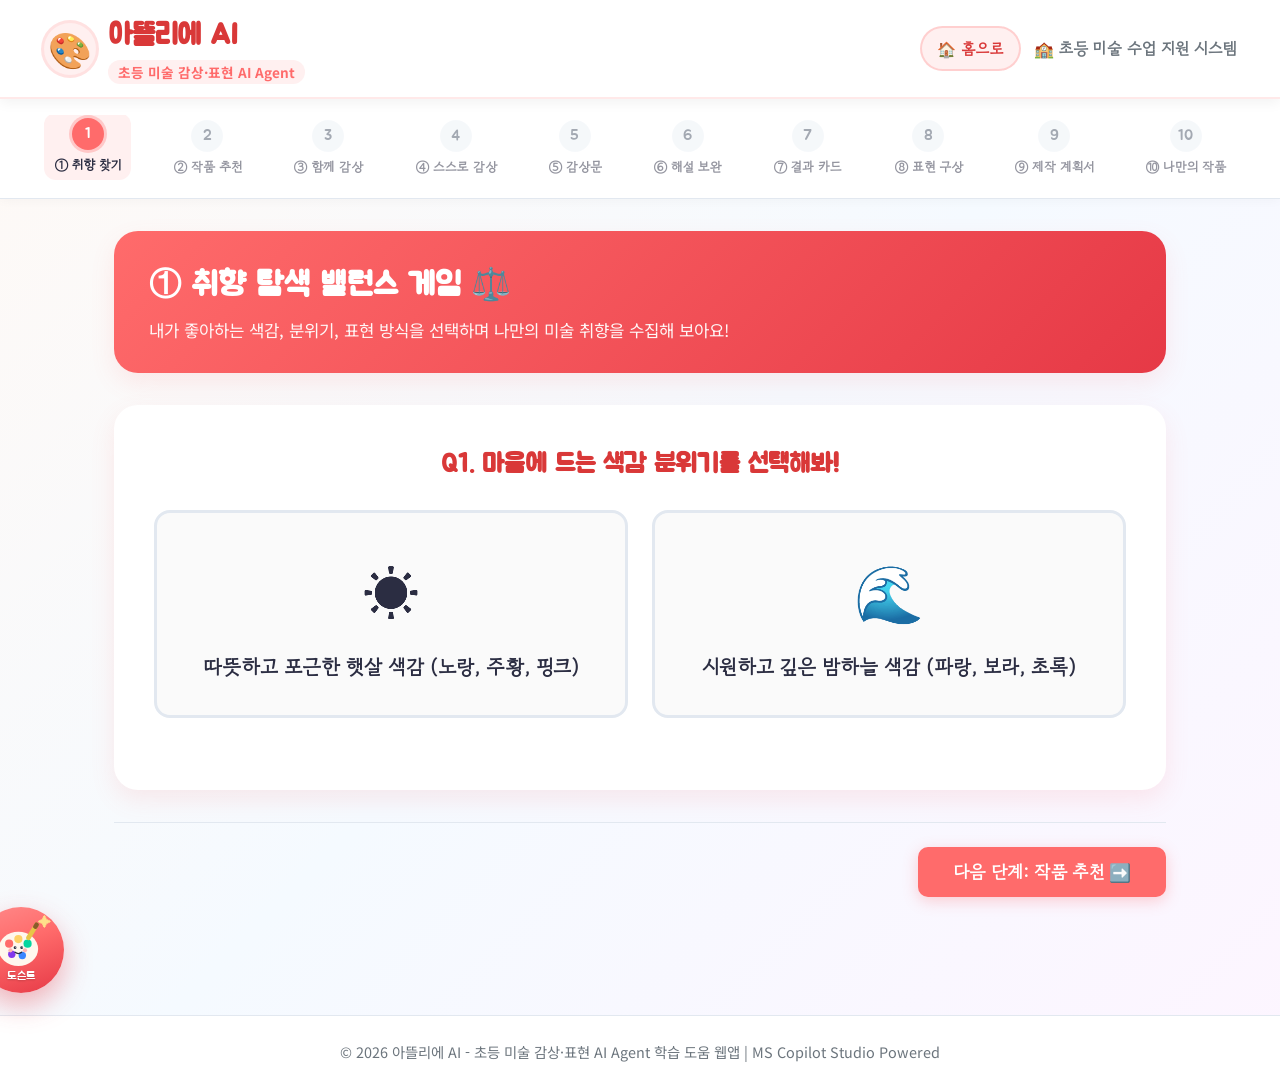
==== connect21-art/index.html @ 16534c4d "first commit" ====
<!DOCTYPE html>
<html lang="ko">
<head>
  <meta charset="UTF-8">
  <meta name="viewport" content="width=device-width, initial-scale=1.0">
  <title>아뜰리에 AI - 초등 미술 감상·표현 AI Agent</title>
  <meta name="description" content="초등학교 미술 감상과 표현을 체계적으로 돕는 10단계 AI 스캐폴딩 파트너">
  <link rel="stylesheet" href="styles.css">
</head>
<body>

  <!-- App Header -->
  <header class="app-header">
    <div class="header-container">
      <a href="#" class="logo-area">
        <div class="logo-icon">🎨</div>
        <div>
          <h1 class="logo-title">아뜰리에 AI</h1>
          <span class="logo-tag">초등 미술 감상·표현 AI Agent</span>
        </div>
      </a>
      <div class="header-actions">
        <a href="../index.html" class="home-link">🏠 홈으로</a>
        <div style="font-family: 'Gowun Dodum'; font-weight: 700; color: var(--text-muted);">
          🏫 초등 미술 수업 지원 시스템
        </div>
      </div>
    </div>
  </header>

  <!-- 10-Step Wizard Track -->
  <div class="wizard-track-card">
    <div id="wizard-track-container" class="wizard-track-container">
      <!-- Rendered via app.js -->
    </div>
  </div>

  <!-- Main Container -->
  <main class="main-container">

    <!-- ==========================================================================
         STEP 1: 취향 탐색 (미술 밸런스 게임)
         ========================================================================== -->
    <section id="step-pane-1" class="step-pane active">
      <div class="step-banner">
        <h2 class="step-banner-title">① 취향 탐색 밸런스 게임 ⚖️</h2>
        <p class="step-banner-desc">내가 좋아하는 색감, 분위기, 표현 방식을 선택하며 나만의 미술 취향을 수집해 보아요!</p>
      </div>

      <div class="balance-game-box">
        <h3 id="balance-q-title" class="balance-q-title">Q1. 마음에 드는 색감 분위기를 선택해봐!</h3>
        
        <div id="balance-options-grid" class="balance-options-grid">
          <!-- Rendered via app.js -->
        </div>

        <div id="balance-result-card" class="balance-result-card" style="display: none;">
          <div class="balance-result-title">🎉 나의 미술 취향 분석 카드</div>
          <div id="balance-result-text" style="font-size: 1.15rem; color: #78350F;"></div>
        </div>
      </div>

      <div class="pane-action-bar">
        <div></div>
        <button class="btn-next" onclick="goNext()">다음 단계: 작품 추천 ➡️</button>
      </div>
    </section>

    <!-- ==========================================================================
         STEP 2: 맞춤 작품 추천·선택
         ========================================================================== -->
    <section id="step-pane-2" class="step-pane">
      <div class="step-banner" style="background: linear-gradient(135deg, #118AB2 0%, #073B4C 100%);">
        <h2 class="step-banner-title">② 맞춤 작품 추천·선택 🖼️</h2>
        <p class="step-banner-desc">너의 취향에 딱 맞는 명화 4선을 준비했어! 간단한 추천 이유를 읽고 마음에 드는 작품을 골라봐.</p>
      </div>

      <div id="masterpiece-grid" class="masterpiece-grid">
        <!-- Rendered via app.js -->
      </div>

      <div class="pane-action-bar">
        <button class="btn-prev" onclick="goPrev()">⬅️ 이전</button>
        <button class="btn-next" onclick="goNext()">다음 단계: 함께 감상 연습 ➡️</button>
      </div>
    </section>

    <!-- ==========================================================================
         STEP 3: 함께하는 감상 연습 (Copilot Studio AI 챗봇 임베드)
         ========================================================================== -->
    <section id="step-pane-3" class="step-pane">
      <div class="step-banner" style="background: linear-gradient(135deg, #8338EC 0%, #3A0CA3 100%);">
        <h2 class="step-banner-title">③ 함께 감상 연습 | Microsoft Copilot Studio AI 🤖</h2>
        <p class="step-banner-desc">Microsoft Copilot Studio 미술 감상 챗봇과 대화하며 6가지 관점(관찰, 재료, 색상, 요소, 원리, 느낌)으로 작품을 깊게 파헤쳐 봅시다!</p>
      </div>

      <!-- Selected Artwork Bar -->
      <div id="guided-chat-header" class="chat-artwork-header" style="border-radius: var(--radius-md) var(--radius-md) 0 0;">
        <!-- Rendered via app.js -->
      </div>

      <div class="copilot-invite-card">
        <div class="copilot-invite-mascot" aria-hidden="true">🎨</div>
        <h3>오른쪽 아래 팔레트 친구를 눌러 보세요!</h3>
        <p>챗봇 창은 화면 구석에 숨어 있어요. 아이콘을 누르면 미술 도슨트가 나와서 함께 감상해 줘요. 아래 힌트를 누르면 질문이 복사돼요.</p>
        <button class="btn-next" type="button" onclick="openArtChatbot()">팔레트 친구와 대화하기 🎨</button>
        <div class="scaffold-prompt-chips" style="margin-top: 1rem; flex-wrap: wrap;">
          <button class="prompt-hint-chip" onclick="copyCopilotPrompt('이 작품에서 가장 눈에 띄는 특징은 뭐야?')">👁️ 1. 관찰 내용 이야기하기</button>
          <button class="prompt-hint-chip" onclick="copyCopilotPrompt('화가는 이 작품을 그릴 때 어떤 미술 재료와 기법을 사용했을까?')">🖌️ 2. 미술 재료·기법 물어보기</button>
          <button class="prompt-hint-chip" onclick="copyCopilotPrompt('이 작품의 색감과 빛의 명암이 주는 느낌은 어때?')">🎨 3. 색의 3속성 및 명암 탐구</button>
          <button class="prompt-hint-chip" onclick="copyCopilotPrompt('이 그림 속 점, 선, 면의 조형 요소와 분위기를 설명해줘')">📐 4. 조형 요소와 원리 질문하기</button>
        </div>
      </div>

      <div class="pane-action-bar">
        <button class="btn-prev" onclick="goPrev()">⬅️ 이전</button>
        <button class="btn-next" onclick="goNext()">다음 단계: 스스로 감상 ➡️</button>
      </div>
    </section>

    <!-- ==========================================================================
         STEP 4: 스스로 감상 실전 (학생 주도 + Agent 지원)
         ========================================================================== -->
    <section id="step-pane-4" class="step-pane">
      <div class="step-banner" style="background: linear-gradient(135deg, #06D6A0 0%, #048A65 100%);">
        <h2 class="step-banner-title">④ 감상 실전 | 학생 주도 + Agent 지원 🔍</h2>
        <p class="step-banner-desc">연습한 내용을 바탕으로 네가 직접 질문을 만들고 스스로 대답해 보는 시간이야!</p>
      </div>

      <div class="agent-chat-card">
        <div id="student-led-chat-messages" class="chat-messages-area">
          <!-- Chat Messages -->
        </div>

        <div class="chat-input-bar">
          <div class="scaffold-prompt-chips">
            <span style="font-weight: 700; font-size: 0.85rem; color: #64748B;">💡 추천 질문 힌트 예시:</span>
            <button class="prompt-hint-chip" onclick="insertStudentLedQuestion('Q: 이 작품을 볼 때 마음에 가장 크게 와닿는 느낌은 무엇인가요? A: 살아서 움직이는 듯한 신비로운 느낌입니다.')">Q: 작품의 신비로운 느낌 탐구</button>
            <button class="prompt-hint-chip" onclick="insertStudentLedQuestion('Q: 화가는 왜 이 색깔을 선택했을까요? A: 자신의 감정과 마음을 표현하기 위해서입니다.')">Q: 화가의 색채 의도 탐구</button>
          </div>
          <div class="chat-input-wrapper">
            <input type="text" id="student-led-chat-input" class="chat-input-field" placeholder="[Q: 질문내용 A: 나의 답변] 형식으로 입력해보세요..." onkeydown="if(event.key==='Enter') sendStudentLedMessage()">
            <button class="chat-send-btn" onclick="sendStudentLedMessage()">작성 완료 🚀</button>
          </div>
        </div>
      </div>

      <div class="pane-action-bar">
        <button class="btn-prev" onclick="goPrev()">⬅️ 이전</button>
        <button class="btn-next" onclick="goNext()">다음 단계: 감상문 합성 ➡️</button>
      </div>
    </section>

    <!-- ==========================================================================
         STEP 5: 나의 감상문 완성
         ========================================================================== -->
    <section id="step-pane-5" class="step-pane">
      <div class="step-banner" style="background: linear-gradient(135deg, #FF9F1C 0%, #D97706 100%);">
        <h2 class="step-banner-title">⑤ 나의 완성된 미술 감상문 📝</h2>
        <p class="step-banner-desc">네가 나눈 대화 내용을 바탕으로 6대 감상 관점이 녹아든 멋진 미술 감상문이 완성되었어!</p>
      </div>

      <div style="background: white; padding: 2rem; border-radius: var(--radius-lg); box-shadow: var(--shadow-md);">
        <h3 style="font-family: 'Jua'; font-size: 1.5rem; color: var(--primary-art-dark); margin-bottom: 1rem;">
          ✍️ 감상문 내용 검토 및 수정
        </h3>
        <textarea id="essay-preview-box" class="form-textarea" style="min-height: 320px; font-size: 1.05rem; line-height: 1.8;"></textarea>
      </div>

      <div class="pane-action-bar">
        <button class="btn-prev" onclick="goPrev()">⬅️ 이전</button>
        <button class="btn-next" onclick="goNext()">다음 단계: 해설 & 보완 ➡️</button>
      </div>
    </section>

    <!-- ==========================================================================
         STEP 6: 작품 해설 & 감상문 보완 ⭐
         ========================================================================== -->
    <section id="step-pane-6" class="step-pane">
      <div class="step-banner" style="background: linear-gradient(135deg, #3A86FF 0%, #1D4ED8 100%);">
        <h2 class="step-banner-title">⑥ 작품 해설 & 감상문 보완 ⭐</h2>
        <p class="step-banner-desc">명화의 숨겨진 비하인드 스토리를 읽고, 감상문에 추가하고 싶은 내용을 보완해 보자!</p>
      </div>

      <div id="commentary-content-box">
        <!-- Rendered via app.js -->
      </div>

      <div style="background: white; padding: 1.8rem; border-radius: var(--radius-lg); box-shadow: var(--shadow-sm); text-align: center;">
        <h3 style="font-family: 'Jua'; font-size: 1.4rem; color: var(--text-main); margin-bottom: 1rem;">
          해설을 읽고 감상문에 더 넣고 싶은 내용이 있나요?
        </h3>
        <div style="display: flex; justify-content: center; gap: 1rem;">
          <button class="btn-next" style="background: #8338EC;" onclick="refineEssayWithCommentary()">✨ 네! 해설을 감상문에 추가할래요</button>
          <button class="btn-prev" onclick="goNext()">👍 충분해요, 바로 결과 카드로!</button>
        </div>
      </div>

      <div class="pane-action-bar">
        <button class="btn-prev" onclick="goPrev()">⬅️ 이전</button>
        <button class="btn-next" onclick="goNext()">다음 단계: 감상 결과 카드 ➡️</button>
      </div>
    </section>

    <!-- ==========================================================================
         STEP 7: 나의 감상 결과 카드 ⭐
         ========================================================================== -->
    <section id="step-pane-7" class="step-pane">
      <div class="step-banner" style="background: linear-gradient(135deg, #FF006E 0%, #8338EC 100%);">
        <h2 class="step-banner-title">⑦ 나의 감상 결과 카드 🏆</h2>
        <p class="step-banner-desc">한 화면에서 나의 감상문, 선생님의 구체적인 칭찬 피드백, 한 걸음 더 질문을 확인하세요!</p>
      </div>

      <div id="result-card-display" class="result-card-container">
        <!-- Rendered via app.js -->
      </div>

      <div class="pane-action-bar">
        <button class="btn-prev" onclick="goPrev()">⬅️ 이전</button>
        <button class="btn-next" onclick="goNext()">다음 단계: 표현 방법 탐색 ➡️</button>
      </div>
    </section>

    <!-- ==========================================================================
         STEP 8: 표현 방법 탐색·계획 (Student × Agent)
         ========================================================================== -->
    <section id="step-pane-8" class="step-pane">
      <div class="step-banner" style="background: linear-gradient(135deg, #7209B7 0%, #3F37C9 100%);">
        <h2 class="step-banner-title">⑧ 표현 방법 탐색·계획 💡</h2>
        <p class="step-banner-desc">원작 명화를 바탕으로 나만의 새로운 미술 기법과 표현 방식을 탐색해 보자!</p>
      </div>

      <div id="expression-styles-grid" class="expression-style-grid">
        <!-- Rendered via app.js -->
      </div>

      <div style="background: white; padding: 2rem; border-radius: var(--radius-lg); box-shadow: var(--shadow-md);">
        <h3 style="font-family: 'Jua'; font-size: 1.4rem; color: var(--primary-art-dark); margin-bottom: 1rem;">
          🎨 나만의 표현 아이디어 구상 대화
        </h3>
        <div style="display: flex; flex-direction: column; gap: 1rem;">
          <div>
            <label style="font-weight: 700; color: var(--text-main);">🔒 유지하고 싶은 요소 (원작의 느낌):</label>
            <input type="text" id="plan-keep-input" class="chat-input-field" style="width: 100%; margin-top: 0.3rem;" value="원작의 주요 구도와 형태의 선명함">
          </div>
          <div>
            <label style="font-weight: 700; color: var(--text-main);">✨ 새롭게 바꿀 요소 (나의 아이디어):</label>
            <input type="text" id="plan-change-input" class="chat-input-field" style="width: 100%; margin-top: 0.3rem;" value="색채 분위기와 주인공 캐릭터 재구성">
          </div>
          <div>
            <label style="font-weight: 700; color: var(--text-main);">🖌️ 사용할 미술 재료 & 도구:</label>
            <input type="text" id="plan-tools-input" class="chat-input-field" style="width: 100%; margin-top: 0.3rem;" value="크레파스 스크래치, 수채화 물감, 종이 붙이기">
          </div>
        </div>
      </div>

      <div class="pane-action-bar">
        <button class="btn-prev" onclick="goPrev()">⬅️ 이전</button>
        <button class="btn-next" onclick="goNext()">다음 단계: 제작 계획서 생성 ➡️</button>
      </div>
    </section>

    <!-- ==========================================================================
         STEP 9: 시각적 표현 제작 계획서 생성
         ========================================================================== -->
    <section id="step-pane-9" class="step-pane">
      <div class="step-banner" style="background: linear-gradient(135deg, #4CC9F0 0%, #4361EE 100%);">
        <h2 class="step-banner-title">⑨ 시각적 표현 제작 계획서 📋</h2>
        <p class="step-banner-desc">대화 내용을 바탕으로 완벽한 미술 표현 계획서가 생성되었습니다!</p>
      </div>

      <div id="plan-sheet-display" class="plan-sheet-card">
        <!-- Rendered via app.js -->
      </div>

      <div class="pane-action-bar">
        <button class="btn-prev" onclick="goPrev()">⬅️ 이전</button>
        <div style="display: flex; gap: 0.6rem;">
          <button class="btn-prev" style="color: var(--primary-art-dark);" onclick="printPlanSheet()">🖨️ 계획서 인쇄/다운로드</button>
          <button class="btn-next" onclick="goNext()">다음 단계: 나만의 작품 제작 ➡️</button>
        </div>
      </div>
    </section>

    <!-- ==========================================================================
         STEP 10: 나만의 작품 제작 & 갤러리 🎨
         ========================================================================== -->
    <section id="step-pane-10" class="step-pane">
      <div class="step-banner" style="background: linear-gradient(135deg, #FF6B6B 0%, #FF8E53 100%);">
        <h2 class="step-banner-title">⑩ 나만의 작품 제작 & 갤러리 🎨</h2>
        <p class="step-banner-desc">계획서를 보며 웹 캔버스 스케치패드에 직접 그리거나, 완성한 실제 작품 사진을 갤러리에 등록하세요!</p>
      </div>

      <div class="canvas-section">
        <!-- Toolbar -->
        <div class="canvas-toolbar">
          <span style="font-weight: 700;">색상:</span>
          <button class="color-swatch-btn selected" style="background: #FF6B6B;" onclick="setCanvasColor('#FF6B6B')"></button>
          <button class="color-swatch-btn" style="background: #FFD166;" onclick="setCanvasColor('#FFD166')"></button>
          <button class="color-swatch-btn" style="background: #06D6A0;" onclick="setCanvasColor('#06D6A0')"></button>
          <button class="color-swatch-btn" style="background: #118AB2;" onclick="setCanvasColor('#118AB2')"></button>
          <button class="color-swatch-btn" style="background: #8338EC;" onclick="setCanvasColor('#8338EC')"></button>
          <button class="color-swatch-btn" style="background: #000000;" onclick="setCanvasColor('#000000')"></button>

          <span style="font-weight: 700; margin-left: 1rem;">굵기:</span>
          <button class="tool-btn" onclick="setLineWidth(3)">얇게</button>
          <button class="tool-btn active" onclick="setLineWidth(8)">보통</button>
          <button class="tool-btn" onclick="setLineWidth(16)">두껍게</button>

          <button class="tool-btn" style="margin-left: 1rem; color: #EF4444;" onclick="toggleEraser()">지우개 🧹</button>
          <button class="tool-btn" onclick="clearCanvas()">전체 지우기 🗑️</button>
        </div>

        <input type="text" id="canvas-title-input" class="chat-input-field" style="width: 320px; text-align: center;" placeholder="나의 작품 제목을 적어주세요!">

        <!-- Canvas -->
        <canvas id="art-canvas"></canvas>

        <button class="btn-next" onclick="saveCanvasToGallery()">🎨 작품 갤러리에 등록하기</button>
      </div>

      <!-- Gallery -->
      <div style="margin-top: 3rem;">
        <h3 style="font-family: 'Jua'; font-size: 1.8rem; color: var(--primary-art-dark); text-align: center;">
          🏛️ 우리들의 미술 갤러리 전시장
        </h3>
        <div id="gallery-container" class="gallery-grid">
          <!-- Rendered via JS -->
        </div>
      </div>

      <div class="pane-action-bar">
        <button class="btn-prev" onclick="goPrev()">⬅️ 이전</button>
        <button class="btn-next" style="background: var(--art-green);" onclick="alert('🎉 축하합니다! 미술 감상과 표현 10단계를 완벽하게 수료하셨습니다!')">🎓 학습 완수 🏅</button>
      </div>
    </section>

  </main>

  <button id="floating-art-chatbot-btn" class="floating-chatbot-btn" type="button" title="미술 도슨트와 대화하기" aria-label="미술 도슨트 챗봇 열기">
    <span class="fab-sparkle" aria-hidden="true">✦</span>
    <svg class="palette-mascot" viewBox="0 0 88 88" aria-hidden="true">
      <ellipse cx="40" cy="50" rx="30" ry="26" fill="#FFF7ED"/>
      <circle cx="26" cy="42" r="6.2" fill="#FF6B6B"/>
      <circle cx="40" cy="35" r="6.2" fill="#FFD166"/>
      <circle cx="54" cy="42" r="6.2" fill="#06D6A0"/>
      <circle cx="30" cy="58" r="5.6" fill="#8338EC"/>
      <circle cx="46" cy="60" r="5.6" fill="#3A86FF"/>
      <circle cx="28" cy="52" r="3.2" fill="#FFB4B4"/>
      <circle cx="50" cy="52" r="3.2" fill="#FFB4B4"/>
      <circle cx="35" cy="48" r="2.1" fill="#2B2D42"/>
      <circle cx="45" cy="48" r="2.1" fill="#2B2D42"/>
      <circle cx="35.7" cy="47.3" r="0.7" fill="#fff"/>
      <circle cx="45.7" cy="47.3" r="0.7" fill="#fff"/>
      <path d="M35 55 Q40 59 45 55" fill="none" stroke="#2B2D42" stroke-width="2" stroke-linecap="round"/>
      <rect x="58" y="8" width="7" height="30" rx="3" transform="rotate(32 61 23)" fill="#E8C547"/>
      <rect x="58" y="8" width="7" height="10" rx="3" transform="rotate(32 61 23)" fill="#8B5A2B"/>
      <path d="M72 12 l8 -4 l2 8 z" fill="#FF6B6B"/>
    </svg>
    <span class="fab-label">도슨트</span>
  </button>

  <div id="floating-art-chatbot-modal" class="floating-chatbot-modal" hidden>
    <div class="modal-header">
      <h4>
        <span class="modal-mini-mascot" aria-hidden="true">🎨</span>
        우리학교 미술 도슨트
      </h4>
      <button id="close-art-modal-btn" class="close-modal-btn" type="button" aria-label="챗봇 닫기">&times;</button>
    </div>
    <div class="iframe-wrapper">
      <iframe
        id="art-copilot-frame"
        title="미술 감상 코파일럿"
        data-src="https://copilotstudio.microsoft.com/environments/9324e73a-cd4e-e049-b7ba-177af6165e9c/bots/crbf2_bot_Rv6Ihh/webchat?__version__=2&enableFileAttachment=false&cliAgent=true"
        src="about:blank"
        frameborder="0"></iframe>
    </div>
  </div>

  <footer class="app-footer">
    <p>© 2026 아뜰리에 AI - 초등 미술 감상·표현 AI Agent 학습 도움 웹앱 | MS Copilot Studio Powered</p>
  </footer>

  <script src="app.js"></script>
</body>
</html>
---- connect21-art/styles.css ----
/* ==========================================================================
   아뜰리에 AI (Art Atelier AI) - Style Sheet
   Designed for Elementary School Art Appreciation & Expression Agent
   ========================================================================== */

@import url('https://fonts.googleapis.com/css2?family=Gowun+Dodum&family=Jua&family=Noto+Sans+KR:wght@400;500;700;800&family=Gaegu:wght@700&display=swap');

:root {
  /* Art Palette Colors */
  --primary-art: #FF6B6B;
  --primary-art-light: #FFF0F0;
  --primary-art-dark: #D93838;
  
  --art-yellow: #FFD166;
  --art-yellow-light: #FFFBEA;
  --art-green: #06D6A0;
  --art-green-light: #E6FAF5;
  --art-blue: #118AB2;
  --art-blue-light: #E8F7FC;
  --art-purple: #8338EC;
  --art-purple-light: #F3E8FF;

  --bg-gradient: linear-gradient(135deg, #FFF9F5 0%, #F5FAFF 50%, #FDF5FF 100%);
  --card-bg: #FFFFFF;
  --text-main: #2B2D42;
  --text-muted: #6C757D;
  --border-color: #E9ECEF;

  --radius-lg: 24px;
  --radius-md: 16px;
  --radius-sm: 10px;

  --shadow-sm: 0 4px 12px rgba(0, 0, 0, 0.05);
  --shadow-md: 0 10px 25px rgba(255, 107, 107, 0.12);
  --shadow-lg: 0 20px 40px rgba(0, 0, 0, 0.15);

  --transition: all 0.25s cubic-bezier(0.4, 0, 0.2, 1);
}

* {
  box-sizing: border-box;
  margin: 0;
  padding: 0;
}

body {
  font-family: 'Noto Sans KR', sans-serif;
  background: var(--bg-gradient);
  color: var(--text-main);
  min-height: 100vh;
  display: flex;
  flex-direction: column;
  line-height: 1.6;
}

/* App Header */
.app-header {
  background: rgba(255, 255, 255, 0.95);
  backdrop-filter: blur(12px);
  position: sticky;
  top: 0;
  z-index: 100;
  border-bottom: 2px solid rgba(255, 107, 107, 0.15);
  box-shadow: var(--shadow-sm);
}

.header-container {
  max-width: 1240px;
  margin: 0 auto;
  padding: 0.8rem 1.5rem;
  display: flex;
  align-items: center;
  justify-content: space-between;
}

.logo-area {
  display: flex;
  align-items: center;
  gap: 0.75rem;
  text-decoration: none;
}

.logo-icon {
  font-size: 2.2rem;
  background: var(--primary-art-light);
  width: 52px;
  height: 52px;
  border-radius: 50%;
  display: flex;
  align-items: center;
  justify-content: center;
  box-shadow: 0 0 0 3px rgba(255, 107, 107, 0.2);
}

.logo-title {
  font-family: 'Jua', sans-serif;
  font-size: 1.8rem;
  color: var(--primary-art-dark);
}

.logo-tag {
  font-size: 0.85rem;
  color: var(--primary-art);
  font-weight: 700;
  background: var(--primary-art-light);
  padding: 2px 10px;
  border-radius: 20px;
}

.home-link {
  display: inline-flex;
  align-items: center;
  gap: 0.3rem;
  text-decoration: none;
  font-family: 'Gowun Dodum', sans-serif;
  font-weight: 700;
  font-size: 0.95rem;
  color: var(--primary-art-dark);
  background: var(--primary-art-light);
  border: 2px solid rgba(255, 107, 107, 0.25);
  padding: 0.5rem 0.95rem;
  border-radius: 999px;
  white-space: nowrap;
}

.home-link:hover {
  background: var(--primary-art);
  color: white;
}

.header-actions {
  display: flex;
  align-items: center;
  gap: 0.8rem;
}

/* 10-Step Wizard Navigation Track */
.wizard-track-card {
  background: white;
  border-bottom: 1px solid #E2E8F0;
  padding: 1rem 0;
  box-shadow: 0 2px 10px rgba(0, 0, 0, 0.03);
}

.wizard-track-container {
  max-width: 1240px;
  margin: 0 auto;
  padding: 0 1.5rem;
  display: flex;
  align-items: center;
  justify-content: space-between;
  overflow-x: auto;
  gap: 0.5rem;
  scroll-behavior: smooth;
}

.wizard-step-node {
  display: flex;
  flex-direction: column;
  align-items: center;
  gap: 0.3rem;
  flex-shrink: 0;
  cursor: pointer;
  padding: 0.3rem 0.6rem;
  border-radius: 12px;
  transition: var(--transition);
  opacity: 0.5;
}

.wizard-step-node.active {
  opacity: 1;
  background: var(--primary-art-light);
  transform: translateY(-2px);
}

.wizard-step-node.completed {
  opacity: 0.9;
}

.step-node-num {
  width: 32px;
  height: 32px;
  border-radius: 50%;
  background: #EDF2F7;
  color: #4A5568;
  font-family: 'Jua', sans-serif;
  font-size: 0.95rem;
  display: flex;
  align-items: center;
  justify-content: center;
}

.wizard-step-node.active .step-node-num {
  background: var(--primary-art);
  color: white;
  box-shadow: 0 0 0 3px rgba(255, 107, 107, 0.3);
}

.wizard-step-node.completed .step-node-num {
  background: var(--art-green);
  color: white;
}

.step-node-label {
  font-family: 'Gowun Dodum', sans-serif;
  font-size: 0.8rem;
  font-weight: 700;
  color: var(--text-main);
  white-space: nowrap;
}

/* Main Container & Page Panes */
.main-container {
  max-width: 1100px;
  margin: 2rem auto;
  padding: 0 1.5rem;
  width: 100%;
  flex: 1;
}

.step-pane {
  display: none;
  animation: fadeIn 0.4s ease;
}

.step-pane.active {
  display: block;
}

@keyframes fadeIn {
  from { opacity: 0; transform: translateY(10px); }
  to { opacity: 1; transform: translateY(0); }
}

/* Page Banners */
.step-banner {
  background: linear-gradient(135deg, var(--primary-art) 0%, #E63946 100%);
  color: white;
  padding: 1.8rem 2.2rem;
  border-radius: var(--radius-lg);
  margin-bottom: 2rem;
  position: relative;
  overflow: hidden;
  box-shadow: var(--shadow-md);
}

.step-banner-title {
  font-family: 'Jua', sans-serif;
  font-size: 2rem;
  margin-bottom: 0.4rem;
  display: flex;
  align-items: center;
  gap: 0.6rem;
}

.step-banner-desc {
  font-size: 1.05rem;
  opacity: 0.95;
  word-break: keep-all;
}

.form-textarea {
  display: block;
  width: 100%;
  max-width: 100%;
  min-height: 320px;
  box-sizing: border-box;
  padding: 1rem 1.15rem;
  border: 2px solid #E2E8F0;
  border-radius: var(--radius-md);
  background: #F8FAFC;
  color: var(--text-main);
  font-family: 'Noto Sans KR', sans-serif;
  resize: vertical;
}

.form-textarea:focus {
  outline: none;
  border-color: var(--primary-art);
  background: white;
  box-shadow: 0 0 0 4px rgba(255, 107, 107, 0.15);
}

/* Step 1: Balance Game Cards */
.balance-game-box {
  background: white;
  border-radius: var(--radius-lg);
  padding: 2.5rem;
  box-shadow: var(--shadow-md);
  text-align: center;
}

.balance-q-title {
  font-family: 'Jua', sans-serif;
  font-size: 1.6rem;
  color: var(--primary-art-dark);
  margin-bottom: 1.5rem;
}

.balance-options-grid {
  display: grid;
  grid-template-columns: 1fr 1fr;
  gap: 1.5rem;
  margin-bottom: 2rem;
}

@media (max-width: 768px) {
  .balance-options-grid {
    grid-template-columns: 1fr;
  }
}

.balance-option-card {
  border: 3px solid #E2E8F0;
  border-radius: var(--radius-md);
  padding: 2rem 1.5rem;
  cursor: pointer;
  transition: var(--transition);
  background: #FAFAFA;
  display: flex;
  flex-direction: column;
  align-items: center;
  gap: 1rem;
}

.balance-option-card:hover {
  border-color: var(--primary-art);
  background: var(--primary-art-light);
  transform: translateY(-5px);
  box-shadow: var(--shadow-md);
}

.balance-option-card.selected {
  border-color: var(--primary-art);
  background: var(--primary-art-light);
  box-shadow: 0 0 0 5px rgba(255, 107, 107, 0.25);
}

.balance-emoji {
  font-size: 3.5rem;
}

.balance-label {
  font-family: 'Gowun Dodum', sans-serif;
  font-size: 1.25rem;
  font-weight: 700;
  color: var(--text-main);
}

.balance-result-card {
  background: linear-gradient(135deg, #FFF4E5 0%, #FFFBEA 100%);
  border: 2px dashed var(--art-yellow);
  border-radius: var(--radius-md);
  padding: 2rem;
  text-align: center;
  margin-top: 2rem;
}

.balance-result-title {
  font-family: 'Jua', sans-serif;
  font-size: 1.8rem;
  color: #B45309;
  margin-bottom: 0.5rem;
}

/* Step 2: Masterpiece Selection Grid */
.masterpiece-grid {
  display: grid;
  grid-template-columns: repeat(auto-fill, minmax(260px, 1fr));
  gap: 1.5rem;
}

.masterpiece-card {
  background: white;
  border-radius: var(--radius-md);
  overflow: hidden;
  box-shadow: var(--shadow-sm);
  border: 3px solid transparent;
  transition: var(--transition);
  display: flex;
  flex-direction: column;
  cursor: pointer;
}

.masterpiece-card:hover {
  transform: translateY(-5px);
  box-shadow: var(--shadow-md);
  border-color: var(--primary-art);
}

.masterpiece-card.selected {
  border-color: var(--primary-art);
  box-shadow: 0 0 0 5px rgba(255, 107, 107, 0.3);
}

.masterpiece-img-box {
  width: 100%;
  height: 200px;
  background: #111;
  display: flex;
  align-items: center;
  justify-content: center;
  position: relative;
  overflow: hidden;
}

.masterpiece-img-box svg, .masterpiece-img-box img {
  width: 100%;
  height: 100%;
  object-fit: cover;
}

.masterpiece-info {
  padding: 1.2rem;
  flex: 1;
  display: flex;
  flex-direction: column;
}

.masterpiece-title {
  font-family: 'Jua', sans-serif;
  font-size: 1.3rem;
  color: var(--text-main);
  margin-bottom: 0.2rem;
}

.masterpiece-artist {
  font-size: 0.9rem;
  color: var(--text-muted);
  margin-bottom: 0.8rem;
  font-weight: 500;
}

.masterpiece-reason {
  font-size: 0.92rem;
  color: #236B44;
  background: var(--art-green-light);
  padding: 0.6rem 0.8rem;
  border-radius: var(--radius-sm);
  margin-top: auto;
  border-left: 3px solid var(--art-green);
}

/* Step 3 & 4: Agent Chat Window */
.agent-chat-card {
  background: white;
  border-radius: var(--radius-lg);
  box-shadow: var(--shadow-md);
  overflow: hidden;
  display: flex;
  flex-direction: column;
  height: 650px;
  border: 1px solid rgba(0, 0, 0, 0.08);
}

.chat-artwork-header {
  background: #1E293B;
  color: white;
  padding: 1rem 1.5rem;
  display: flex;
  align-items: center;
  justify-content: space-between;
}

.chat-artwork-info {
  display: flex;
  align-items: center;
  gap: 1rem;
}

.chat-thumb-img {
  width: 50px;
  height: 50px;
  border-radius: 8px;
  object-fit: cover;
  border: 2px solid white;
}

.chat-messages-area {
  flex: 1;
  padding: 1.5rem;
  overflow-y: auto;
  display: flex;
  flex-direction: column;
  gap: 1.2rem;
  background: #F8FAFC;
}

.chat-bubble {
  max-width: 80%;
  padding: 1rem 1.2rem;
  border-radius: 18px;
  font-size: 1rem;
  line-height: 1.5;
  word-break: keep-all;
  animation: bubblePop 0.3s ease;
}

@keyframes bubblePop {
  from { opacity: 0; transform: scale(0.95); }
  to { opacity: 1; transform: scale(1); }
}

.chat-bubble.agent {
  align-self: flex-start;
  background: white;
  border: 2px solid #E2E8F0;
  color: var(--text-main);
  border-top-left-radius: 4px;
  box-shadow: var(--shadow-sm);
}

.chat-bubble.agent .agent-name {
  font-family: 'Jua', sans-serif;
  color: var(--primary-art);
  font-size: 0.95rem;
  margin-bottom: 0.4rem;
  display: flex;
  align-items: center;
  gap: 0.4rem;
}

.chat-bubble.student {
  align-self: flex-end;
  background: var(--primary-art);
  color: white;
  border-top-right-radius: 4px;
  box-shadow: 0 4px 12px rgba(255, 107, 107, 0.25);
}

.chat-input-bar {
  padding: 1rem 1.5rem;
  background: white;
  border-top: 1px solid #E2E8F0;
  display: flex;
  flex-direction: column;
  gap: 0.8rem;
}

.scaffold-prompt-chips {
  display: flex;
  gap: 0.5rem;
  overflow-x: auto;
  white-space: nowrap;
}

.prompt-hint-chip {
  border: 1px solid #CBD5E1;
  background: #F1F5F9;
  padding: 0.4rem 0.8rem;
  border-radius: 15px;
  font-size: 0.88rem;
  font-weight: 700;
  color: #334155;
  cursor: pointer;
  transition: var(--transition);
  flex-shrink: 0;
}

.prompt-hint-chip:hover {
  background: var(--primary-art-light);
  border-color: var(--primary-art);
  color: var(--primary-art-dark);
}

.chat-input-wrapper {
  display: flex;
  gap: 0.75rem;
}

.chat-input-field {
  flex: 1;
  padding: 0.8rem 1.2rem;
  border: 2px solid #E2E8F0;
  border-radius: 25px;
  font-family: 'Noto Sans KR', sans-serif;
  font-size: 1rem;
  outline: none;
  transition: var(--transition);
}

.chat-input-field:focus {
  border-color: var(--primary-art);
  box-shadow: 0 0 0 4px rgba(255, 107, 107, 0.15);
}

.chat-send-btn {
  border: none;
  background: var(--primary-art);
  color: white;
  font-family: 'Gowun Dodum', sans-serif;
  font-size: 1rem;
  font-weight: 700;
  padding: 0 1.5rem;
  border-radius: 25px;
  cursor: pointer;
  transition: var(--transition);
}

.chat-send-btn:hover {
  background: var(--primary-art-dark);
}

/* Step 7: Appreciation Result Card */
.result-card-container {
  background: white;
  border-radius: var(--radius-lg);
  padding: 2.5rem;
  box-shadow: var(--shadow-lg);
  border: 3px solid var(--primary-art-light);
}

.result-card-header {
  display: flex;
  gap: 2rem;
  margin-bottom: 2rem;
  padding-bottom: 1.8rem;
  border-bottom: 2px dashed #E2E8F0;
}

@media (max-width: 768px) {
  .result-card-header {
    flex-direction: column;
  }
}

.result-artwork-box {
  width: 280px;
  height: 220px;
  border-radius: var(--radius-md);
  overflow: hidden;
  box-shadow: var(--shadow-md);
  flex-shrink: 0;
}

.result-artwork-box svg, .result-artwork-box img {
  width: 100%;
  height: 100%;
  object-fit: cover;
}

.result-header-text h3 {
  font-family: 'Jua', sans-serif;
  font-size: 1.8rem;
  color: var(--primary-art-dark);
  margin-bottom: 0.3rem;
}

.result-header-artist {
  font-size: 1.05rem;
  color: var(--text-muted);
  font-weight: 700;
  margin-bottom: 1rem;
}

.teacher-feedback-box {
  background: var(--art-yellow-light);
  border: 2px dashed var(--art-yellow);
  padding: 1.2rem;
  border-radius: var(--radius-md);
  margin-bottom: 1.5rem;
}

.teacher-feedback-title {
  font-family: 'Jua', sans-serif;
  font-size: 1.15rem;
  color: #B45309;
  display: flex;
  align-items: center;
  gap: 0.4rem;
  margin-bottom: 0.4rem;
}

.teacher-feedback-content {
  font-size: 1rem;
  color: #78350F;
  font-weight: 500;
}

.essay-display-box {
  background: #F8FAFC;
  padding: 1.5rem;
  border-radius: var(--radius-md);
  border-left: 5px solid var(--primary-art);
  margin-bottom: 1.5rem;
  font-size: 1.05rem;
  line-height: 1.8;
  white-space: pre-line;
}

.further-question-box {
  background: var(--art-purple-light);
  border-radius: var(--radius-md);
  padding: 1.2rem;
  border: 1px solid #DDD6FE;
}

.further-question-title {
  font-family: 'Jua', sans-serif;
  color: #6D28D9;
  font-size: 1.1rem;
  margin-bottom: 0.4rem;
}

/* Step 8 & 9: Expression Exploration & Plan Card */
.expression-style-grid {
  display: grid;
  grid-template-columns: repeat(auto-fill, minmax(240px, 1fr));
  gap: 1.2rem;
  margin-bottom: 2rem;
}

.expression-style-card {
  border: 2px solid #E2E8F0;
  border-radius: var(--radius-md);
  padding: 1.2rem;
  background: white;
  cursor: pointer;
  transition: var(--transition);
  text-align: center;
}

.expression-style-card:hover, .expression-style-card.selected {
  border-color: var(--art-purple);
  background: var(--art-purple-light);
  transform: translateY(-3px);
  box-shadow: var(--shadow-sm);
}

.expression-icon {
  font-size: 2.5rem;
  display: block;
  margin-bottom: 0.5rem;
}

.expression-title {
  font-family: 'Jua', sans-serif;
  font-size: 1.2rem;
  color: var(--text-main);
  margin-bottom: 0.3rem;
}

.expression-desc {
  font-size: 0.85rem;
  color: var(--text-muted);
}

/* Production Plan Sheet */
.plan-sheet-card {
  background: white;
  border-radius: var(--radius-lg);
  padding: 2.5rem;
  box-shadow: var(--shadow-md);
  border: 2px solid #E2E8F0;
}

.plan-grid-table {
  display: grid;
  grid-template-columns: 1fr 1fr;
  gap: 1.2rem;
  margin-top: 1.5rem;
}

@media (max-width: 768px) {
  .plan-grid-table {
    grid-template-columns: 1fr;
  }
}

.plan-field-box {
  background: #F8FAFC;
  padding: 1rem 1.2rem;
  border-radius: var(--radius-sm);
  border: 1px solid #E2E8F0;
}

.plan-field-label {
  font-family: 'Gowun Dodum', sans-serif;
  font-weight: 700;
  font-size: 0.95rem;
  color: var(--primary-art-dark);
  margin-bottom: 0.4rem;
}

.plan-field-value {
  font-size: 1rem;
  color: var(--text-main);
}

/* Step 10: Canvas & Gallery */
.canvas-section {
  background: white;
  border-radius: var(--radius-lg);
  padding: 2rem;
  box-shadow: var(--shadow-md);
  display: flex;
  flex-direction: column;
  align-items: center;
  gap: 1.5rem;
}

.canvas-toolbar {
  display: flex;
  align-items: center;
  gap: 1rem;
  flex-wrap: wrap;
  justify-content: center;
  background: #F1F5F9;
  padding: 0.8rem 1.5rem;
  border-radius: 40px;
}

.color-swatch-btn {
  width: 32px;
  height: 32px;
  border-radius: 50%;
  border: 2px solid white;
  cursor: pointer;
  transition: var(--transition);
  box-shadow: 0 2px 6px rgba(0, 0, 0, 0.15);
}

.color-swatch-btn:hover, .color-swatch-btn.selected {
  transform: scale(1.2);
  box-shadow: 0 0 0 3px var(--primary-art);
}

.tool-btn {
  border: 2px solid #CBD5E1;
  background: white;
  padding: 0.4rem 0.9rem;
  border-radius: 20px;
  font-family: 'Gowun Dodum', sans-serif;
  font-size: 0.9rem;
  font-weight: 700;
  cursor: pointer;
  transition: var(--transition);
}

.tool-btn.active, .tool-btn:hover {
  background: var(--primary-art);
  color: white;
  border-color: var(--primary-art);
}

#art-canvas {
  border: 3px solid #CBD5E1;
  border-radius: var(--radius-md);
  background: white;
  box-shadow: var(--shadow-sm);
  cursor: crosshair;
  touch-action: none;
}

.gallery-grid {
  display: grid;
  grid-template-columns: repeat(auto-fill, minmax(280px, 1fr));
  gap: 1.5rem;
  width: 100%;
  margin-top: 2rem;
}

.gallery-card {
  background: white;
  border-radius: var(--radius-md);
  overflow: hidden;
  box-shadow: var(--shadow-md);
  border: 1px solid #E2E8F0;
}

.gallery-card-img {
  width: 100%;
  height: 220px;
  object-fit: cover;
  background: #F8FAFC;
}

.gallery-card-info {
  padding: 1.2rem;
}

.gallery-card-title {
  font-family: 'Jua', sans-serif;
  font-size: 1.2rem;
  color: var(--text-main);
}

.gallery-card-artist {
  font-size: 0.9rem;
  color: var(--text-muted);
  margin-bottom: 0.5rem;
}

/* Action Controls Bar */
.pane-action-bar {
  display: flex;
  justify-content: space-between;
  margin-top: 2rem;
  padding-top: 1.5rem;
  border-top: 1px solid #E2E8F0;
}

.btn-prev {
  border: 2px solid #CBD5E1;
  background: white;
  color: var(--text-muted);
  font-family: 'Gowun Dodum', sans-serif;
  font-weight: 700;
  font-size: 1.05rem;
  padding: 0.75rem 1.8rem;
  border-radius: var(--radius-sm);
  cursor: pointer;
  transition: var(--transition);
}

.btn-prev:hover {
  border-color: var(--text-main);
  color: var(--text-main);
}

.btn-next {
  border: none;
  background: var(--primary-art);
  color: white;
  font-family: 'Gowun Dodum', sans-serif;
  font-weight: 700;
  font-size: 1.1rem;
  padding: 0.8rem 2.2rem;
  border-radius: var(--radius-sm);
  cursor: pointer;
  transition: var(--transition);
  box-shadow: 0 4px 15px rgba(255, 107, 107, 0.3);
  display: flex;
  align-items: center;
  gap: 0.5rem;
}

.btn-next:hover {
  background: var(--primary-art-dark);
  transform: translateY(-2px);
}

/* Footer */
.app-footer {
  background: white;
  border-top: 1px solid #E2E8F0;
  padding: 1.5rem 0;
  margin-top: auto;
  text-align: center;
  color: var(--text-muted);
  font-size: 0.9rem;
}

.copilot-invite-card {
  background: white;
  border-radius: var(--radius-lg);
  box-shadow: var(--shadow-md);
  padding: 2rem 1.6rem;
  text-align: center;
}

.copilot-invite-mascot {
  font-size: 3rem;
  margin-bottom: 0.4rem;
}

.copilot-invite-card h3 {
  font-family: 'Jua', sans-serif;
  font-size: 1.5rem;
  color: var(--primary-art-dark);
  margin-bottom: 0.45rem;
}

.copilot-invite-card p {
  color: var(--text-muted);
  margin-bottom: 1.1rem;
  word-break: keep-all;
}

.copilot-invite-card .btn-next {
  margin: 0 auto;
}

.floating-chatbot-btn {
  position: fixed;
  right: 1.4rem;
  bottom: 1.4rem;
  width: 86px;
  height: 86px;
  border: 0;
  border-radius: 50%;
  background: linear-gradient(160deg, #FF8A8A 0%, #FF6B6B 42%, #E63946 100%);
  box-shadow: 0 12px 28px rgba(230, 57, 70, 0.38);
  cursor: pointer;
  z-index: 999;
  display: flex;
  position: relative;
  flex-direction: column;
  align-items: center;
  justify-content: center;
  transition: transform 0.2s ease, box-shadow 0.2s ease;
  animation: fabBob 2.8s ease-in-out infinite;
}

.floating-chatbot-btn:hover {
  transform: translateY(-4px) scale(1.06);
  box-shadow: 0 16px 32px rgba(230, 57, 70, 0.45);
}

.floating-chatbot-btn.is-open {
  animation: none;
  background: #1E293B;
}

.palette-mascot {
  width: 58px;
  height: 58px;
  display: block;
}

.fab-label {
  font-family: 'Jua', sans-serif;
  font-size: 0.72rem;
  color: white;
  margin-top: -4px;
  text-shadow: 0 1px 2px rgba(0,0,0,0.2);
}

.fab-sparkle {
  position: absolute;
  top: 8px;
  right: 12px;
  color: #FFE08A;
  font-size: 0.85rem;
}

@keyframes fabBob {
  0%, 100% { transform: translateY(0); }
  50% { transform: translateY(-7px); }
}

.floating-chatbot-modal {
  position: fixed;
  right: 1.4rem;
  bottom: 7.4rem;
  width: min(420px, calc(100vw - 1.6rem));
  height: min(620px, calc(100vh - 10rem));
  background: white;
  border-radius: 24px;
  box-shadow: 0 22px 50px rgba(15, 23, 42, 0.22);
  z-index: 1000;
  display: none;
  flex-direction: column;
  overflow: hidden;
  border: 3px solid rgba(255, 107, 107, 0.25);
}

.floating-chatbot-modal.open {
  display: flex;
  animation: chatPop 0.28s ease;
}

@keyframes chatPop {
  from { opacity: 0; transform: translateY(16px) scale(0.96); }
  to { opacity: 1; transform: none; }
}

.modal-header {
  background: linear-gradient(135deg, #FF6B6B 0%, #8338EC 100%);
  color: white;
  padding: 0.85rem 1rem;
  display: flex;
  align-items: center;
  justify-content: space-between;
}

.modal-header h4 {
  font-family: 'Jua', sans-serif;
  font-size: 1.15rem;
  display: flex;
  align-items: center;
  gap: 0.4rem;
}

.close-modal-btn {
  border: 0;
  background: rgba(255,255,255,0.2);
  color: white;
  width: 32px;
  height: 32px;
  border-radius: 50%;
  font-size: 1.3rem;
  cursor: pointer;
}

.iframe-wrapper {
  flex: 1;
  min-height: 0;
}

.iframe-wrapper iframe {
  width: 100%;
  height: 100%;
  border: 0;
}

/* Print Stylesheet for Visual Production Plan */
@media print {
  body {
    background: white;
    color: black;
  }
  .app-header, .wizard-track-card, .pane-action-bar, .scaffold-prompt-chips, .chat-input-bar,
  .floating-chatbot-btn, .floating-chatbot-modal {
    display: none !important;
  }
  .plan-sheet-card, .result-card-container {
    box-shadow: none;
    border: none;
    padding: 0;
  }
}
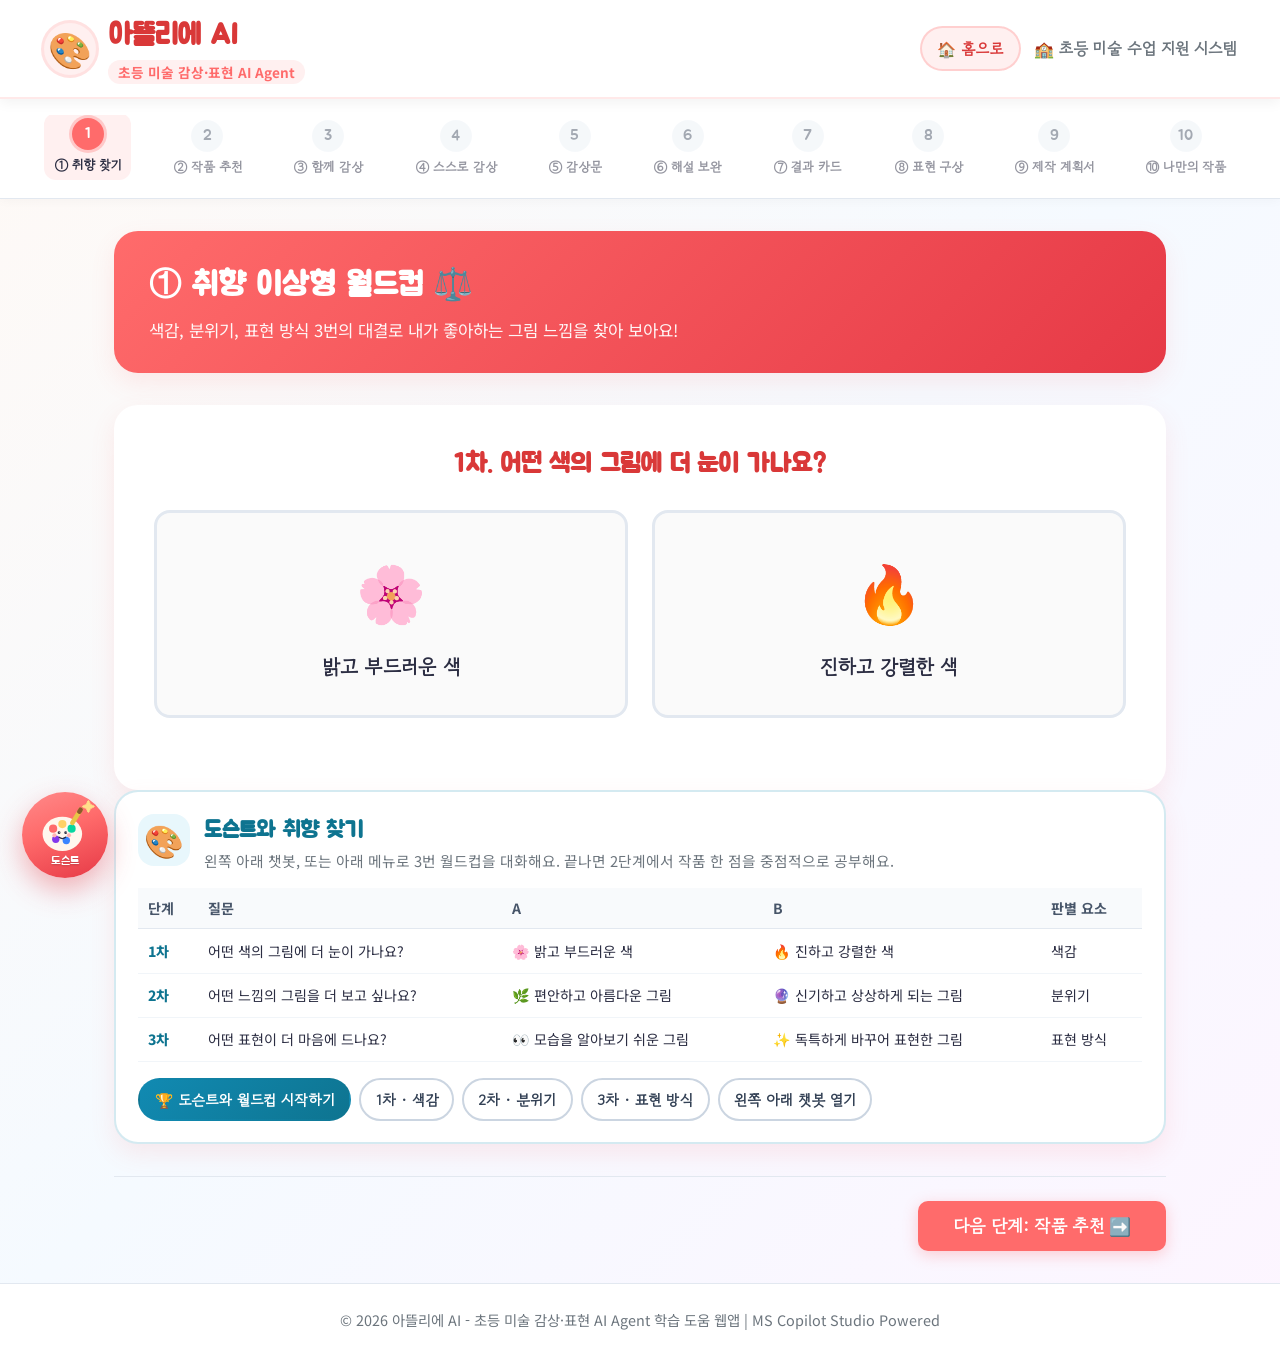
==== commit ab0e1431: "Move art chatbot to bottom left and update labels." ====
--- a/connect21-art/index.html
+++ b/connect21-art/index.html
@@ -3,9 +3,10 @@
 <head>
   <meta charset="UTF-8">
   <meta name="viewport" content="width=device-width, initial-scale=1.0">
+  <meta http-equiv="Cache-Control" content="no-cache, no-store, must-revalidate">
   <title>아뜰리에 AI - 초등 미술 감상·표현 AI Agent</title>
   <meta name="description" content="초등학교 미술 감상과 표현을 체계적으로 돕는 10단계 AI 스캐폴딩 파트너">
-  <link rel="stylesheet" href="styles.css">
+  <link rel="stylesheet" href="styles.css?v=20260820b">
 </head>
 <body>
 
@@ -43,12 +44,12 @@
          ========================================================================== -->
     <section id="step-pane-1" class="step-pane active">
       <div class="step-banner">
-        <h2 class="step-banner-title">① 취향 탐색 밸런스 게임 ⚖️</h2>
-        <p class="step-banner-desc">내가 좋아하는 색감, 분위기, 표현 방식을 선택하며 나만의 미술 취향을 수집해 보아요!</p>
+        <h2 class="step-banner-title">① 취향 이상형 월드컵 ⚖️</h2>
+        <p class="step-banner-desc">색감, 분위기, 표현 방식 3번의 대결로 내가 좋아하는 그림 느낌을 찾아 보아요!</p>
       </div>
 
       <div class="balance-game-box">
-        <h3 id="balance-q-title" class="balance-q-title">Q1. 마음에 드는 색감 분위기를 선택해봐!</h3>
+        <h3 id="balance-q-title" class="balance-q-title">1차. 어떤 색의 그림에 더 눈이 가나요?</h3>
         
         <div id="balance-options-grid" class="balance-options-grid">
           <!-- Rendered via app.js -->
@@ -60,6 +61,61 @@
         </div>
       </div>
 
+      <div class="recommend-bot-card">
+        <div class="recommend-bot-head">
+          <span class="recommend-bot-icon">🎨</span>
+          <div>
+            <h3>도슨트와 취향 찾기</h3>
+            <p>왼쪽 아래 챗봇, 또는 아래 메뉴로 3번 월드컵을 대화해요. 끝나면 2단계에서 작품 한 점을 중점적으로 공부해요.</p>
+          </div>
+        </div>
+
+        <div class="worldcup-table-wrap">
+          <table class="worldcup-table">
+            <thead>
+              <tr>
+                <th>단계</th>
+                <th>질문</th>
+                <th>A</th>
+                <th>B</th>
+                <th>판별 요소</th>
+              </tr>
+            </thead>
+            <tbody>
+              <tr>
+                <td>1차</td>
+                <td>어떤 색의 그림에 더 눈이 가나요?</td>
+                <td>🌸 밝고 부드러운 색</td>
+                <td>🔥 진하고 강렬한 색</td>
+                <td>색감</td>
+              </tr>
+              <tr>
+                <td>2차</td>
+                <td>어떤 느낌의 그림을 더 보고 싶나요?</td>
+                <td>🌿 편안하고 아름다운 그림</td>
+                <td>🔮 신기하고 상상하게 되는 그림</td>
+                <td>분위기</td>
+              </tr>
+              <tr>
+                <td>3차</td>
+                <td>어떤 표현이 더 마음에 드나요?</td>
+                <td>👀 모습을 알아보기 쉬운 그림</td>
+                <td>✨ 독특하게 바꾸어 표현한 그림</td>
+                <td>표현 방식</td>
+              </tr>
+            </tbody>
+          </table>
+        </div>
+
+        <div class="recommend-bot-menu">
+          <button type="button" class="recommend-menu-btn primary" onclick="askRecommendBot('worldcup')">🏆 도슨트와 월드컵 시작하기</button>
+          <button type="button" class="recommend-menu-btn" onclick="askRecommendBot(1)">1차 · 색감</button>
+          <button type="button" class="recommend-menu-btn" onclick="askRecommendBot(2)">2차 · 분위기</button>
+          <button type="button" class="recommend-menu-btn" onclick="askRecommendBot(3)">3차 · 표현 방식</button>
+          <button type="button" class="recommend-menu-btn" onclick="openArtChatbot()">왼쪽 아래 챗봇 열기</button>
+        </div>
+      </div>
+
       <div class="pane-action-bar">
         <div></div>
         <button class="btn-next" onclick="goNext()">다음 단계: 작품 추천 ➡️</button>
@@ -71,10 +127,13 @@
          ========================================================================== -->
     <section id="step-pane-2" class="step-pane">
       <div class="step-banner" style="background: linear-gradient(135deg, #118AB2 0%, #073B4C 100%);">
-        <h2 class="step-banner-title">② 맞춤 작품 추천·선택 🖼️</h2>
-        <p class="step-banner-desc">너의 취향에 딱 맞는 명화 4선을 준비했어! 간단한 추천 이유를 읽고 마음에 드는 작품을 골라봐.</p>
-      </div>
-
+        <h2 class="step-banner-title">② 나만의 추천 작품 공부 🖼️</h2>
+        <p class="step-banner-desc">1단계에서 찾은 취향에 맞는 작품 한 점을 추천했어요. 이 그림을 중심으로 자세히 공부해 보세요.</p>
+      </div>
+
+      <div id="focus-artwork-card" class="focus-artwork-card"></div>
+
+      <p class="other-works-label">다른 작품이 더 궁금하면 아래에서 바꿀 수 있어요.</p>
       <div id="masterpiece-grid" class="masterpiece-grid">
         <!-- Rendered via app.js -->
       </div>
@@ -101,8 +160,8 @@
 
       <div class="copilot-invite-card">
         <div class="copilot-invite-mascot" aria-hidden="true">🎨</div>
-        <h3>오른쪽 아래 팔레트 친구를 눌러 보세요!</h3>
-        <p>챗봇 창은 화면 구석에 숨어 있어요. 아이콘을 누르면 미술 도슨트가 나와서 함께 감상해 줘요. 아래 힌트를 누르면 질문이 복사돼요.</p>
+        <h3>왼쪽 아래 팔레트 친구를 눌러 보세요!</h3>
+        <p>챗봇 창은 왼쪽 아래에 있어요. 아이콘을 누르면 미술 도슨트가 나와서 함께 감상해 줘요. 아래 힌트를 누르면 질문이 복사돼요.</p>
         <button class="btn-next" type="button" onclick="openArtChatbot()">팔레트 친구와 대화하기 🎨</button>
         <div class="scaffold-prompt-chips" style="margin-top: 1rem; flex-wrap: wrap;">
           <button class="prompt-hint-chip" onclick="copyCopilotPrompt('이 작품에서 가장 눈에 띄는 특징은 뭐야?')">👁️ 1. 관찰 내용 이야기하기</button>
@@ -372,9 +431,9 @@
       <iframe
         id="art-copilot-frame"
         title="미술 감상 코파일럿"
-        data-src="https://copilotstudio.microsoft.com/environments/9324e73a-cd4e-e049-b7ba-177af6165e9c/bots/crbf2_bot_Rv6Ihh/webchat?__version__=2&enableFileAttachment=false&cliAgent=true"
-        src="about:blank"
-        frameborder="0"></iframe>
+        src="https://copilotstudio.microsoft.com/environments/9324e73a-cd4e-e049-b7ba-177af6165e9c/bots/crbf2_bot_Rv6Ihh/webchat?__version__=2&enableFileAttachment=false&cliAgent=true"
+        frameborder="0"
+        style="width: 100%; height: 100%; border: 0;"></iframe>
     </div>
   </div>
 
@@ -382,6 +441,6 @@
     <p>© 2026 아뜰리에 AI - 초등 미술 감상·표현 AI Agent 학습 도움 웹앱 | MS Copilot Studio Powered</p>
   </footer>
 
-  <script src="app.js"></script>
+  <script src="app.js?v=20260820b"></script>
 </body>
 </html>
--- a/connect21-art/styles.css
+++ b/connect21-art/styles.css
@@ -370,6 +370,83 @@
   gap: 1.5rem;
 }
 
+.focus-artwork-card {
+  background: white;
+  border-radius: var(--radius-lg);
+  box-shadow: var(--shadow-md);
+  padding: 1.4rem;
+  margin-bottom: 1.4rem;
+  border: 3px solid rgba(17, 138, 178, 0.25);
+}
+
+.focus-badge {
+  display: inline-block;
+  background: #118AB2;
+  color: white;
+  font-weight: 800;
+  font-size: 0.82rem;
+  padding: 0.28rem 0.7rem;
+  border-radius: 999px;
+  margin-bottom: 0.9rem;
+}
+
+.focus-layout {
+  display: grid;
+  grid-template-columns: 1.1fr 1fr;
+  gap: 1.2rem;
+  align-items: center;
+}
+
+.focus-visual {
+  min-height: 240px;
+  border-radius: var(--radius-md);
+  overflow: hidden;
+  background: #111;
+}
+
+.focus-visual img,
+.focus-visual svg {
+  width: 100%;
+  height: 100%;
+  object-fit: cover;
+  display: block;
+}
+
+.focus-copy h3 {
+  font-family: 'Jua', sans-serif;
+  font-size: 1.5rem;
+  color: var(--primary-art-dark);
+  margin-bottom: 0.25rem;
+}
+
+.focus-artist {
+  color: var(--text-muted);
+  font-weight: 700;
+  margin-bottom: 0.7rem;
+}
+
+.focus-match {
+  background: #E8F7FC;
+  border-radius: 12px;
+  padding: 0.7rem 0.85rem;
+  margin: 0.8rem 0;
+  color: #0E7490;
+  font-weight: 700;
+  word-break: keep-all;
+}
+
+.other-works-label {
+  font-weight: 700;
+  color: var(--text-muted);
+  margin: 0 0 0.8rem;
+}
+
+@media (max-width: 768px) {
+  .focus-layout {
+    grid-template-columns: 1fr;
+  }
+}
+
 .masterpiece-card {
   background: white;
   border-radius: var(--radius-md);
@@ -380,6 +457,7 @@
   display: flex;
   flex-direction: column;
   cursor: pointer;
+  position: relative;
 }
 
 .masterpiece-card:hover {
@@ -390,7 +468,50 @@
 
 .masterpiece-card.selected {
   border-color: var(--primary-art);
-  box-shadow: 0 0 0 5px rgba(255, 107, 107, 0.3);
+}
+
+.masterpiece-card.dimmed {
+  opacity: 0.55;
+  filter: grayscale(0.15);
+}
+
+.masterpiece-card.highlighted {
+  opacity: 1;
+  filter: none;
+  border-color: #F59E0B;
+  transform: translateY(-8px) scale(1.04);
+  box-shadow: 0 0 0 6px rgba(245, 158, 11, 0.35), 0 16px 32px rgba(245, 158, 11, 0.28);
+  animation: recommendPulse 1.6s ease-in-out 3;
+  z-index: 2;
+}
+
+.highlight-ribbon {
+  position: absolute;
+  top: 12px;
+  left: 12px;
+  z-index: 3;
+  background: linear-gradient(135deg, #F59E0B, #EA580C);
+  color: white;
+  font-family: 'Jua', sans-serif;
+  font-size: 0.95rem;
+  padding: 0.35rem 0.7rem;
+  border-radius: 999px;
+  box-shadow: 0 6px 14px rgba(234, 88, 12, 0.35);
+}
+
+.masterpiece-card.highlighted:hover {
+  transform: translateY(-8px) scale(1.04);
+  border-color: #F59E0B;
+}
+
+.masterpiece-card.dimmed:hover {
+  opacity: 0.85;
+  filter: none;
+}
+
+@keyframes recommendPulse {
+  0%, 100% { box-shadow: 0 0 0 6px rgba(245, 158, 11, 0.35), 0 16px 32px rgba(245, 158, 11, 0.28); }
+  50% { box-shadow: 0 0 0 12px rgba(245, 158, 11, 0.18), 0 20px 36px rgba(245, 158, 11, 0.35); }
 }
 
 .masterpiece-img-box {
@@ -981,9 +1102,112 @@
   margin: 0 auto;
 }
 
+.recommend-bot-card {
+  background: white;
+  border-radius: var(--radius-lg);
+  box-shadow: var(--shadow-md);
+  padding: 1.4rem 1.4rem 1.3rem;
+  margin-bottom: 1.5rem;
+  border: 2px solid rgba(17, 138, 178, 0.18);
+}
+
+.recommend-bot-head {
+  display: flex;
+  gap: 0.85rem;
+  align-items: flex-start;
+  margin-bottom: 1rem;
+}
+
+.recommend-bot-icon {
+  font-size: 2rem;
+  width: 52px;
+  height: 52px;
+  border-radius: 16px;
+  background: #E8F7FC;
+  display: grid;
+  place-items: center;
+  flex-shrink: 0;
+}
+
+.recommend-bot-head h3 {
+  font-family: 'Jua', sans-serif;
+  font-size: 1.35rem;
+  color: #0E7490;
+}
+
+.recommend-bot-head p {
+  color: var(--text-muted);
+  font-size: 0.92rem;
+  word-break: keep-all;
+}
+
+.worldcup-table-wrap {
+  overflow-x: auto;
+  margin-bottom: 1rem;
+}
+
+.worldcup-table {
+  width: 100%;
+  border-collapse: collapse;
+  font-size: 0.88rem;
+}
+
+.worldcup-table th {
+  text-align: left;
+  background: #F8FAFC;
+  color: #475569;
+  padding: 0.55rem 0.6rem;
+  border-bottom: 1px solid #E2E8F0;
+  white-space: nowrap;
+}
+
+.worldcup-table td {
+  padding: 0.65rem 0.6rem;
+  border-bottom: 1px solid #F1F5F9;
+  vertical-align: top;
+  word-break: keep-all;
+}
+
+.worldcup-table td:first-child {
+  font-weight: 800;
+  color: #0E7490;
+  white-space: nowrap;
+}
+
+.recommend-bot-menu {
+  display: flex;
+  flex-wrap: wrap;
+  gap: 0.5rem;
+}
+
+.recommend-menu-btn {
+  border: 2px solid #CBD5E1;
+  background: white;
+  color: #334155;
+  font-family: 'Gowun Dodum', sans-serif;
+  font-weight: 700;
+  font-size: 0.92rem;
+  padding: 0.55rem 0.9rem;
+  border-radius: 999px;
+  cursor: pointer;
+}
+
+.recommend-menu-btn:hover {
+  border-color: #118AB2;
+  color: #0E7490;
+  background: #E8F7FC;
+}
+
+.recommend-menu-btn.primary {
+  background: linear-gradient(135deg, #118AB2, #0E7490);
+  border-color: transparent;
+  color: white;
+}
+
 .floating-chatbot-btn {
   position: fixed;
-  right: 1.4rem;
+  left: 1.4rem;
+  right: auto;
   bottom: 1.4rem;
   width: 86px;
   height: 86px;
@@ -994,7 +1218,6 @@
   cursor: pointer;
   z-index: 999;
   display: flex;
-  position: relative;
   flex-direction: column;
   align-items: center;
   justify-content: center;
@@ -1041,7 +1264,8 @@
 
 .floating-chatbot-modal {
   position: fixed;
-  right: 1.4rem;
+  left: 1.4rem;
+  right: auto;
   bottom: 7.4rem;
   width: min(420px, calc(100vw - 1.6rem));
   height: min(620px, calc(100vh - 10rem));
